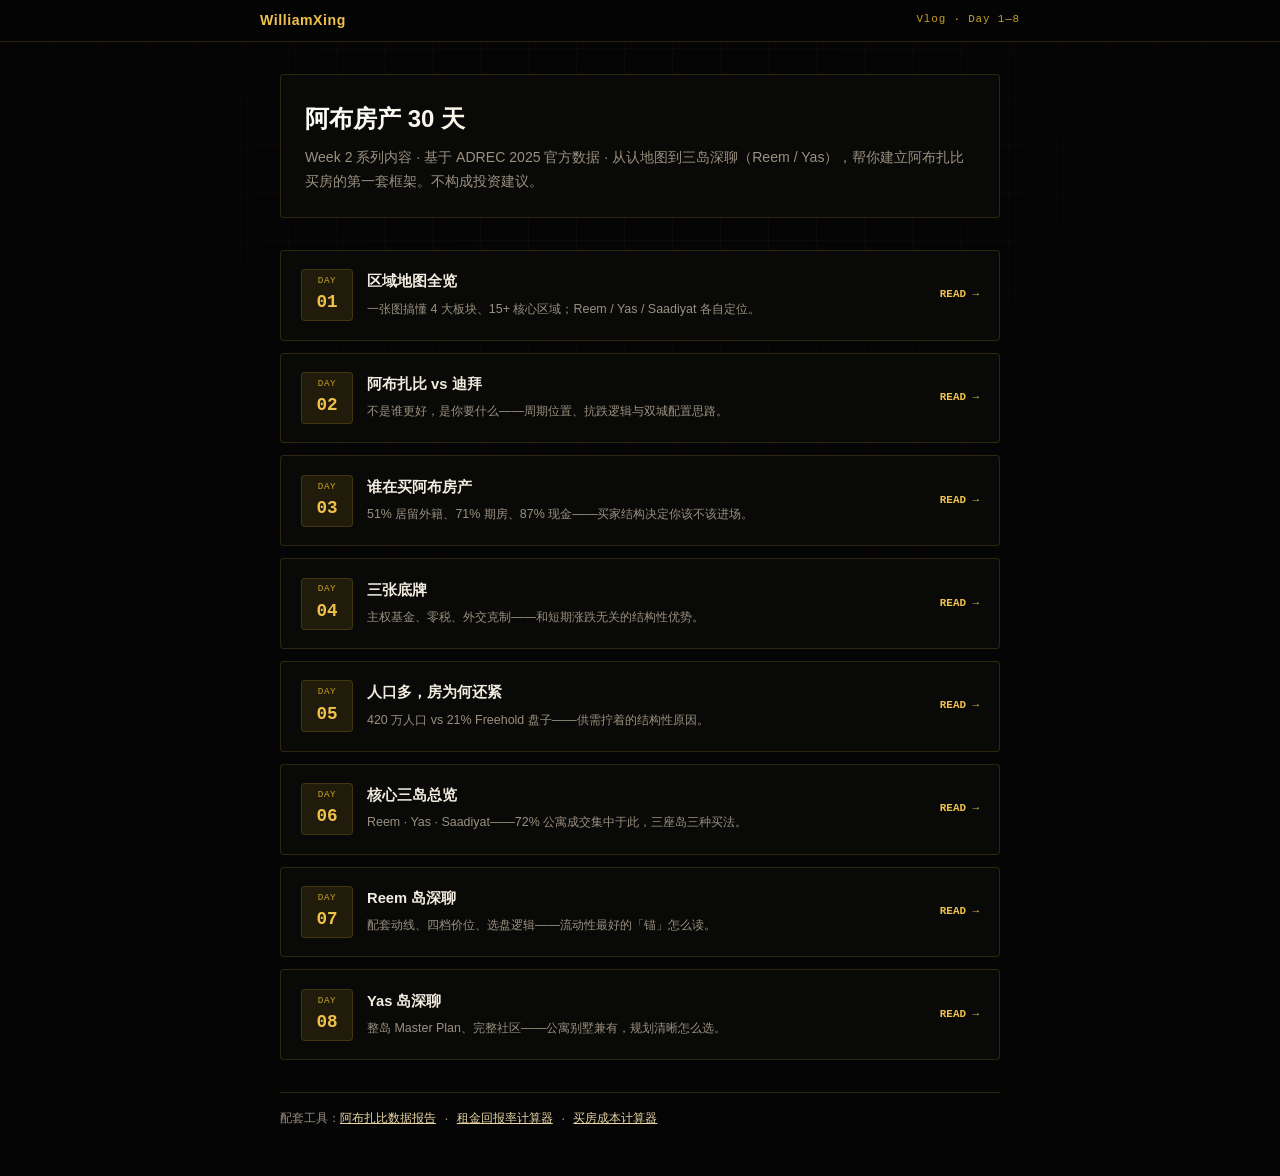
==== index.html @ 880bbe3a "Add Day 8 Yas deep dive and align Day 6-7 with community planning logic Co-authored-by: Cursor <curs" ====
<!DOCTYPE html>
<html lang="zh-CN">
<head>
  <meta charset="UTF-8" />
  <meta name="viewport" content="width=device-width, initial-scale=1.0" />
  <title>阿布房产30天 · Vlog 系列 · Day 1—8</title>
  <meta name="description" content="30天看懂阿布房产 · Week 2 已更新 Day 1—8：地图、迪拜对比、买家结构、三张底牌、人口供应、三岛总览、Reem 与 Yas 深聊。" />
  <link rel="stylesheet" href="styles.css" />
</head>
<body>
  <div class="site-brand-bar">
    <div class="site-brand-inner">
      <a href="https://sobhazanyan.github.io/william-xing-hub/" class="site-name">WilliamXing</a>
      <span class="ep-badge">Vlog · Day 1—8</span>
    </div>
  </div>
  <div class="wrap">
    <header class="hero">
      <h1>阿布房产 30 天</h1>
      <p>Week 2 系列内容 · 基于 ADREC 2025 官方数据 · 从认地图到三岛深聊（Reem / Yas），帮你建立阿布扎比买房的第一套框架。不构成投资建议。</p>
    </header>
    <div class="ep-grid">
      <a class="ep-card" href="articles/day-1.html">
        <div class="ep-num"><span>DAY</span><strong>01</strong></div>
        <div>
          <h2>区域地图全览</h2>
          <p>一张图搞懂 4 大板块、15+ 核心区域；Reem / Yas / Saadiyat 各自定位。</p>
        </div>
        <span class="ep-go">READ →</span>
      </a>
      <a class="ep-card" href="articles/day-2.html">
        <div class="ep-num"><span>DAY</span><strong>02</strong></div>
        <div>
          <h2>阿布扎比 vs 迪拜</h2>
          <p>不是谁更好，是你要什么——周期位置、抗跌逻辑与双城配置思路。</p>
        </div>
        <span class="ep-go">READ →</span>
      </a>
      <a class="ep-card" href="articles/day-3.html">
        <div class="ep-num"><span>DAY</span><strong>03</strong></div>
        <div>
          <h2>谁在买阿布房产</h2>
          <p>51% 居留外籍、71% 期房、87% 现金——买家结构决定你该不该进场。</p>
        </div>
        <span class="ep-go">READ →</span>
      </a>
      <a class="ep-card" href="articles/day-4.html">
        <div class="ep-num"><span>DAY</span><strong>04</strong></div>
        <div>
          <h2>三张底牌</h2>
          <p>主权基金、零税、外交克制——和短期涨跌无关的结构性优势。</p>
        </div>
        <span class="ep-go">READ →</span>
      </a>
      <a class="ep-card" href="articles/day-5.html">
        <div class="ep-num"><span>DAY</span><strong>05</strong></div>
        <div>
          <h2>人口多，房为何还紧</h2>
          <p>420 万人口 vs 21% Freehold 盘子——供需拧着的结构性原因。</p>
        </div>
        <span class="ep-go">READ →</span>
      </a>
      <a class="ep-card" href="articles/day-6.html">
        <div class="ep-num"><span>DAY</span><strong>06</strong></div>
        <div>
          <h2>核心三岛总览</h2>
          <p>Reem · Yas · Saadiyat——72% 公寓成交集中于此，三座岛三种买法。</p>
        </div>
        <span class="ep-go">READ →</span>
      </a>
      <a class="ep-card" href="articles/day-7.html">
        <div class="ep-num"><span>DAY</span><strong>07</strong></div>
        <div>
          <h2>Reem 岛深聊</h2>
          <p>配套动线、四档价位、选盘逻辑——流动性最好的「锚」怎么读。</p>
        </div>
        <span class="ep-go">READ →</span>
      </a>
      <a class="ep-card" href="articles/day-8.html">
        <div class="ep-num"><span>DAY</span><strong>08</strong></div>
        <div>
          <h2>Yas 岛深聊</h2>
          <p>整岛 Master Plan、完整社区——公寓别墅兼有，规划清晰怎么选。</p>
        </div>
        <span class="ep-go">READ →</span>
      </a>
    </div>
    <p class="footer-note">
      配套工具：<a href="https://sobhazanyan.github.io/abu-market-report/" target="_blank" rel="noopener">阿布扎比数据报告</a> ·
      <a href="https://sobhazanyan.github.io/uae-rental-yield-calculator/" target="_blank" rel="noopener">租金回报率计算器</a> ·
      <a href="https://sobhazanyan.github.io/uae-buy-cost-calculator/" target="_blank" rel="noopener">买房成本计算器</a>
    </p>
  </div>
</body>
</html>
---- styles.css ----
:root {
  --bg: #050505;
  --surface: rgba(12, 11, 9, 0.82);
  --gold: #c9a227;
  --gold-light: #e8d5a3;
  --gold-bright: #f0c14b;
  --gold-dim: rgba(201, 162, 39, 0.12);
  --text: #f2ece0;
  --muted: #9a9080;
  --border: rgba(201, 162, 39, 0.2);
}
*, *::before, *::after { box-sizing: border-box; margin: 0; padding: 0; }
body {
  font-family: -apple-system, BlinkMacSystemFont, "Segoe UI", "PingFang SC", "Microsoft YaHei", sans-serif;
  background: var(--bg);
  color: var(--text);
  line-height: 1.65;
  min-height: 100vh;
}
body::before {
  content: "";
  position: fixed;
  inset: 0;
  z-index: 0;
  background:
    linear-gradient(rgba(201, 162, 39, 0.04) 1px, transparent 1px),
    linear-gradient(90deg, rgba(201, 162, 39, 0.04) 1px, transparent 1px);
  background-size: 48px 48px;
  mask-image: radial-gradient(ellipse 80% 70% at 50% 20%, #000 15%, transparent 78%);
  pointer-events: none;
}
.site-brand-bar {
  position: relative;
  z-index: 10;
  background: rgba(5, 5, 5, 0.94);
  backdrop-filter: blur(12px);
  padding: 0.55rem 1.25rem;
  border-bottom: 1px solid var(--border);
}
.site-brand-inner {
  max-width: 760px;
  margin: 0 auto;
  display: flex;
  align-items: center;
  gap: 0.75rem;
}
.site-name {
  font-weight: 700;
  font-size: 0.88rem;
  color: var(--gold-bright);
  text-decoration: none;
  letter-spacing: 0.04em;
}
.ep-badge {
  margin-left: auto;
  font-family: "SF Mono", Consolas, monospace;
  font-size: 0.68rem;
  color: var(--gold);
  letter-spacing: 0.08em;
}
.wrap {
  position: relative;
  z-index: 1;
  max-width: 760px;
  margin: 0 auto;
  padding: 2rem 1.25rem 3rem;
}
.hero {
  margin-bottom: 2rem;
  padding: 1.5rem;
  background: var(--surface);
  border: 1px solid var(--border);
  border-radius: 4px;
}
.hero h1 {
  font-size: 1.5rem;
  background: linear-gradient(135deg, #fff, var(--gold-light));
  -webkit-background-clip: text;
  background-clip: text;
  color: transparent;
  margin-bottom: 0.5rem;
}
.hero p { font-size: 0.88rem; color: var(--muted); }
.ep-grid {
  display: grid;
  gap: 12px;
}
.ep-card {
  display: grid;
  grid-template-columns: 52px 1fr auto;
  gap: 14px;
  align-items: start;
  padding: 1.15rem 1.25rem;
  background: var(--surface);
  border: 1px solid var(--border);
  border-radius: 4px;
  text-decoration: none;
  color: inherit;
  transition: border-color 0.2s, transform 0.15s, box-shadow 0.2s;
}
.ep-card:hover {
  border-color: rgba(232, 213, 163, 0.38);
  transform: translateY(-2px);
  box-shadow: 0 0 28px rgba(201, 162, 39, 0.12);
}
.ep-num {
  width: 52px;
  height: 52px;
  display: flex;
  flex-direction: column;
  align-items: center;
  justify-content: center;
  border: 1px solid var(--border);
  background: var(--gold-dim);
  border-radius: 4px;
  font-family: "SF Mono", Consolas, monospace;
}
.ep-num span { font-size: 0.58rem; color: var(--gold); letter-spacing: 0.06em; }
.ep-num strong { font-size: 1.1rem; color: var(--gold-bright); }
.ep-card h2 { font-size: 0.92rem; font-weight: 600; margin-bottom: 6px; color: var(--text); }
.ep-card p { font-size: 0.78rem; color: var(--muted); line-height: 1.5; }
.ep-go {
  font-size: 0.68rem;
  font-weight: 700;
  color: var(--gold-bright);
  font-family: "SF Mono", Consolas, monospace;
  align-self: center;
}
.footer-note {
  margin-top: 2rem;
  padding-top: 1rem;
  border-top: 1px solid var(--border);
  font-size: 0.72rem;
  color: var(--muted);
  font-family: "SF Mono", Consolas, monospace;
}
.footer-note a { color: var(--gold-light); }

.article-head { margin-bottom: 1.75rem; }
.back {
  display: inline-block;
  font-size: 0.78rem;
  color: var(--gold);
  text-decoration: none;
  margin-bottom: 1rem;
}
.back:hover { color: var(--gold-bright); }
.article-head h1 {
  font-size: 1.45rem;
  line-height: 1.35;
  margin-bottom: 0.5rem;
  background: linear-gradient(135deg, #fff, var(--gold-light));
  -webkit-background-clip: text;
  background-clip: text;
  color: transparent;
}
.article-head .meta { font-size: 0.78rem; color: var(--muted); }

.prose h2 { font-size: 1.05rem; margin: 1.75rem 0 0.75rem; color: var(--gold-light); }
.prose h3 { font-size: 0.95rem; margin: 1.35rem 0 0.55rem; color: var(--text); }
.prose h4 { font-size: 0.88rem; margin: 1rem 0 0.45rem; color: var(--muted); }
.prose p { font-size: 0.88rem; color: var(--muted); margin-bottom: 0.85rem; }
.prose strong { color: var(--gold-bright); font-weight: 700; }
.prose ul, .prose ol { margin: 0.5rem 0 1rem 1.25rem; font-size: 0.88rem; color: var(--muted); }
.prose li { margin-bottom: 0.35rem; }
.prose blockquote {
  border-left: 2px solid var(--gold);
  padding: 0.5rem 0 0.5rem 1rem;
  margin: 1rem 0;
  color: var(--gold-light);
  font-size: 0.86rem;
}
.prose hr { border: none; border-top: 1px solid var(--border); margin: 1.5rem 0; }
.prose code {
  font-family: "SF Mono", Consolas, monospace;
  font-size: 0.82em;
  background: var(--gold-dim);
  padding: 2px 6px;
  border-radius: 2px;
}

.prose .fit-line { padding-left: 0.25rem; }

.table-wrap {
  overflow-x: auto;
  margin: 1rem 0 1.25rem;
  border: 1px solid var(--border);
  border-radius: 4px;
}
.data-table {
  width: 100%;
  border-collapse: collapse;
  font-size: 0.78rem;
}
.data-table th,
.data-table td {
  padding: 8px 10px;
  border-bottom: 1px solid var(--border);
  text-align: left;
  vertical-align: top;
}
.data-table th {
  background: var(--gold-dim);
  color: var(--gold-light);
  font-weight: 600;
}
.data-table tr:last-child td { border-bottom: none; }

.code-block {
  font-family: "SF Mono", Consolas, monospace;
  font-size: 0.72rem;
  line-height: 1.45;
  background: rgba(0, 0, 0, 0.35);
  border: 1px solid var(--border);
  border-radius: 4px;
  padding: 1rem;
  margin: 1rem 0;
  overflow-x: auto;
  color: var(--muted);
  white-space: pre-wrap;
}

.article-foot {
  margin-top: 2rem;
  padding-top: 1.25rem;
  border-top: 1px solid var(--border);
  font-size: 0.72rem;
  color: var(--muted);
  line-height: 1.7;
}
.article-foot a { color: var(--gold-light); text-decoration: none; }
.article-foot a:hover { color: var(--gold-bright); }
.article-foot p + p { margin-top: 0.65rem; }

.ep-nav {
  display: flex;
  justify-content: space-between;
  gap: 1rem;
  margin-top: 2.5rem;
  padding-top: 1.25rem;
  border-top: 1px solid var(--border);
}
.ep-nav a {
  font-size: 0.82rem;
  color: var(--gold-bright);
  text-decoration: none;
  font-family: "SF Mono", Consolas, monospace;
}
.ep-nav a:hover { text-shadow: 0 0 12px rgba(232, 213, 163, 0.45); }
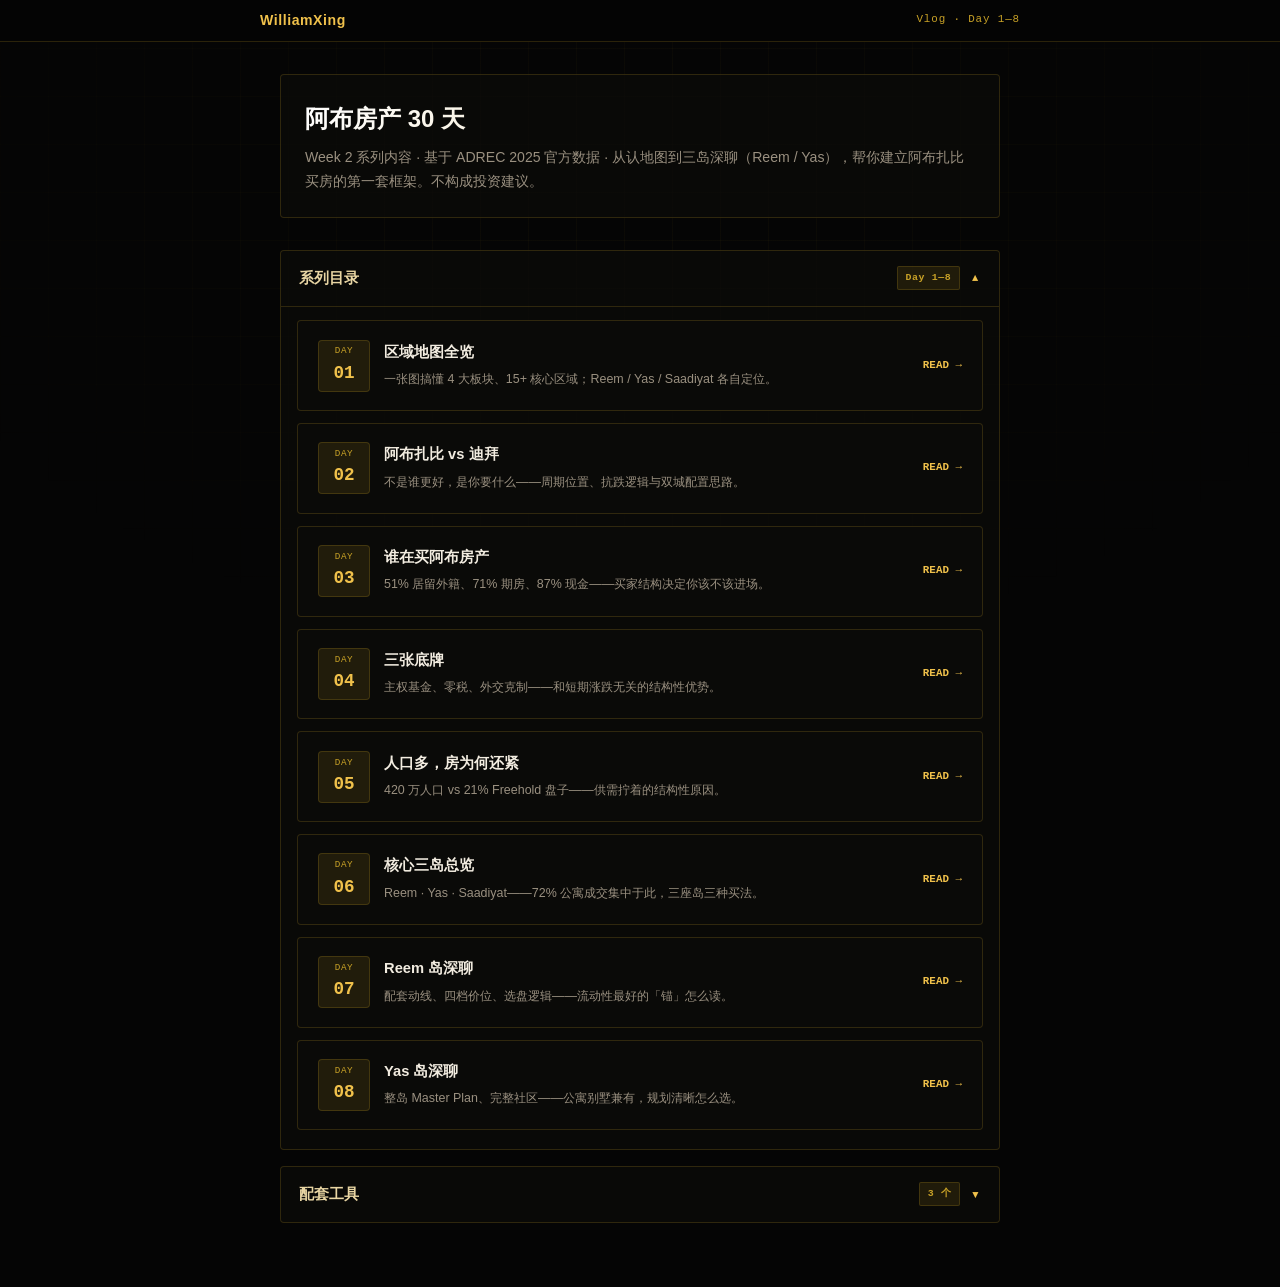
==== commit 473e732d: "Add collapsible catalog and tools sections on index Co-authored-by: Cursor <cursoragent@cursor.com>" ====
--- a/index.html
+++ b/index.html
@@ -19,6 +19,14 @@
       <h1>阿布房产 30 天</h1>
       <p>Week 2 系列内容 · 基于 ADREC 2025 官方数据 · 从认地图到三岛深聊（Reem / Yas），帮你建立阿布扎比买房的第一套框架。不构成投资建议。</p>
     </header>
+
+    <details class="fold-block" open>
+      <summary class="fold-trigger">
+        <h2>系列目录</h2>
+        <span class="fold-badge">Day 1—8</span>
+        <span class="fold-chevron" aria-hidden="true">▼</span>
+      </summary>
+      <div class="fold-panel">
     <div class="ep-grid">
       <a class="ep-card" href="articles/day-1.html">
         <div class="ep-num"><span>DAY</span><strong>01</strong></div>
@@ -85,11 +93,32 @@
         <span class="ep-go">READ →</span>
       </a>
     </div>
-    <p class="footer-note">
-      配套工具：<a href="https://sobhazanyan.github.io/abu-market-report/" target="_blank" rel="noopener">阿布扎比数据报告</a> ·
-      <a href="https://sobhazanyan.github.io/uae-rental-yield-calculator/" target="_blank" rel="noopener">租金回报率计算器</a> ·
-      <a href="https://sobhazanyan.github.io/uae-buy-cost-calculator/" target="_blank" rel="noopener">买房成本计算器</a>
-    </p>
+      </div>
+    </details>
+
+    <details class="fold-block">
+      <summary class="fold-trigger">
+        <h2>配套工具</h2>
+        <span class="fold-badge">3 个</span>
+        <span class="fold-chevron" aria-hidden="true">▼</span>
+      </summary>
+      <div class="fold-panel">
+        <div class="tool-links">
+          <a class="tool-link" href="https://sobhazanyan.github.io/abu-market-report/" target="_blank" rel="noopener">
+            <strong>阿布扎比数据报告</strong>
+            <span>ADREC 2025 宏观 KPI · 近半年成交 · 区域分布</span>
+          </a>
+          <a class="tool-link" href="https://sobhazanyan.github.io/uae-rental-yield-calculator/" target="_blank" rel="noopener">
+            <strong>租金回报率计算器</strong>
+            <span>毛 / 净回报率 · 回本年限 · NOI 拆解</span>
+          </a>
+          <a class="tool-link" href="https://sobhazanyan.github.io/uae-buy-cost-calculator/" target="_blank" rel="noopener">
+            <strong>买房成本计算器</strong>
+            <span>迪拜 / 阿布 · 期房与二手一次性费用估算</span>
+          </a>
+        </div>
+      </div>
+    </details>
   </div>
 </body>
 </html>
--- a/styles.css
+++ b/styles.css
@@ -81,6 +81,88 @@
   margin-bottom: 0.5rem;
 }
 .hero p { font-size: 0.88rem; color: var(--muted); }
+
+.fold-block {
+  margin-bottom: 1rem;
+  border: 1px solid var(--border);
+  border-radius: 4px;
+  background: var(--surface);
+  overflow: hidden;
+}
+.fold-block + .fold-block { margin-top: 1rem; }
+.fold-trigger {
+  display: flex;
+  align-items: center;
+  gap: 10px;
+  padding: 0.95rem 1.15rem;
+  cursor: pointer;
+  list-style: none;
+  user-select: none;
+  transition: background 0.2s;
+}
+.fold-trigger::-webkit-details-marker { display: none; }
+.fold-trigger::marker { content: ""; display: none; }
+.fold-trigger:hover { background: rgba(201, 162, 39, 0.06); }
+.fold-trigger h2 {
+  flex: 1;
+  font-size: 0.92rem;
+  font-weight: 600;
+  color: var(--gold-light);
+  margin: 0;
+}
+.fold-badge {
+  flex-shrink: 0;
+  font-family: "SF Mono", Consolas, monospace;
+  font-size: 0.62rem;
+  font-weight: 700;
+  letter-spacing: 0.06em;
+  color: var(--gold);
+  padding: 3px 8px;
+  border: 1px solid var(--border);
+  background: var(--gold-dim);
+  border-radius: 2px;
+}
+.fold-chevron {
+  flex-shrink: 0;
+  font-size: 0.65rem;
+  color: var(--gold-bright);
+  transition: transform 0.2s;
+}
+.fold-block[open] .fold-chevron { transform: rotate(180deg); }
+.fold-panel { padding: 0 1rem 1.15rem; border-top: 1px solid var(--border); }
+.fold-panel .ep-grid { margin-top: 0.85rem; }
+
+.tool-links {
+  display: grid;
+  gap: 10px;
+  margin-top: 0.85rem;
+}
+.tool-link {
+  display: block;
+  padding: 0.85rem 1rem;
+  background: rgba(0, 0, 0, 0.25);
+  border: 1px solid var(--border);
+  border-radius: 4px;
+  text-decoration: none;
+  color: inherit;
+  transition: border-color 0.2s, transform 0.15s;
+}
+.tool-link:hover {
+  border-color: rgba(232, 213, 163, 0.38);
+  transform: translateY(-1px);
+}
+.tool-link strong {
+  display: block;
+  font-size: 0.84rem;
+  color: var(--text);
+  margin-bottom: 4px;
+}
+.tool-link span {
+  font-size: 0.74rem;
+  color: var(--muted);
+  line-height: 1.45;
+}
+
 .ep-grid {
   display: grid;
   gap: 12px;
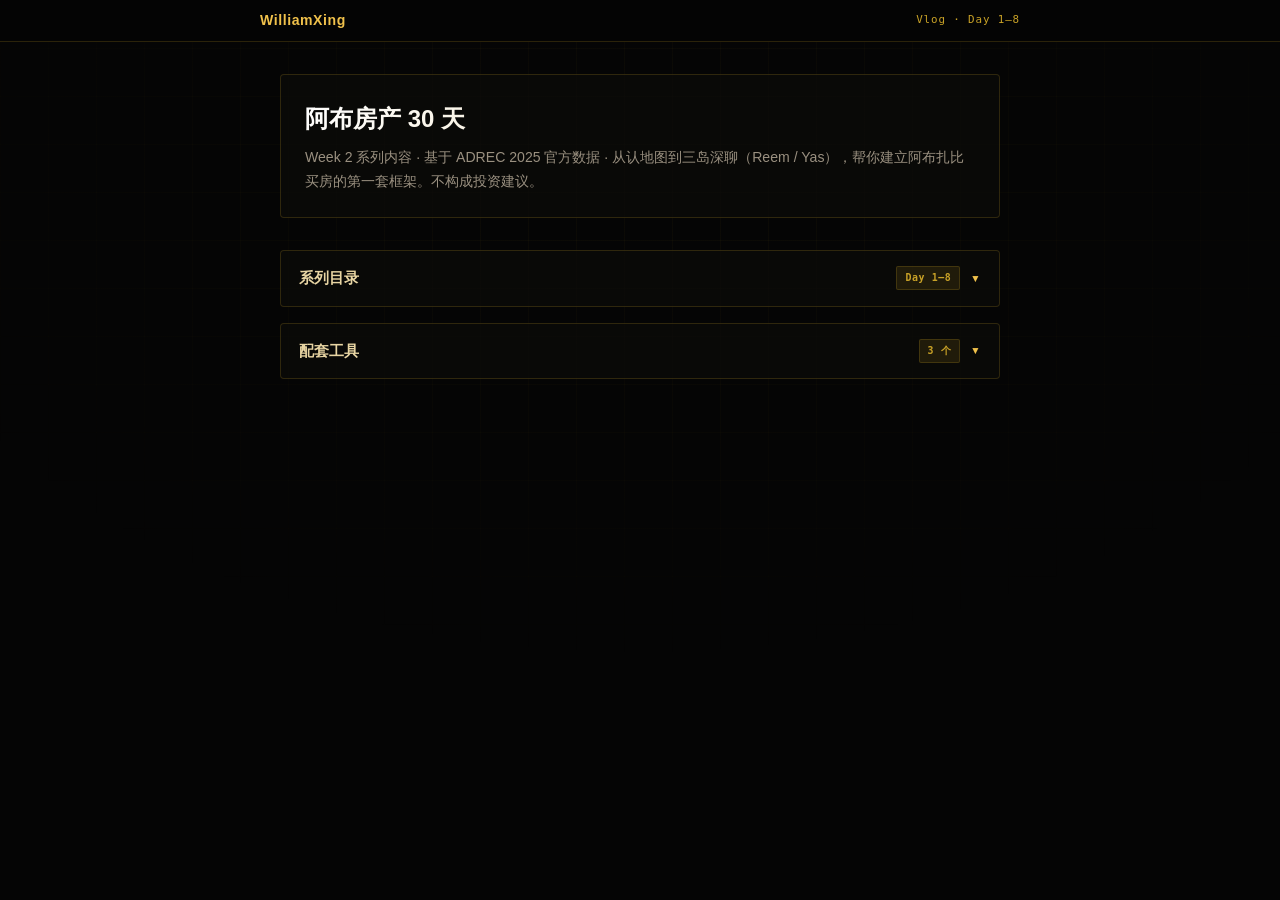
==== commit 31b0cdde: "Default fold sections to collapsed Co-authored-by: Cursor <cursoragent@cursor.com>" ====
--- a/index.html
+++ b/index.html
@@ -20,7 +20,7 @@
       <p>Week 2 系列内容 · 基于 ADREC 2025 官方数据 · 从认地图到三岛深聊（Reem / Yas），帮你建立阿布扎比买房的第一套框架。不构成投资建议。</p>
     </header>
 
-    <details class="fold-block" open>
+    <details class="fold-block">
       <summary class="fold-trigger">
         <h2>系列目录</h2>
         <span class="fold-badge">Day 1—8</span>
